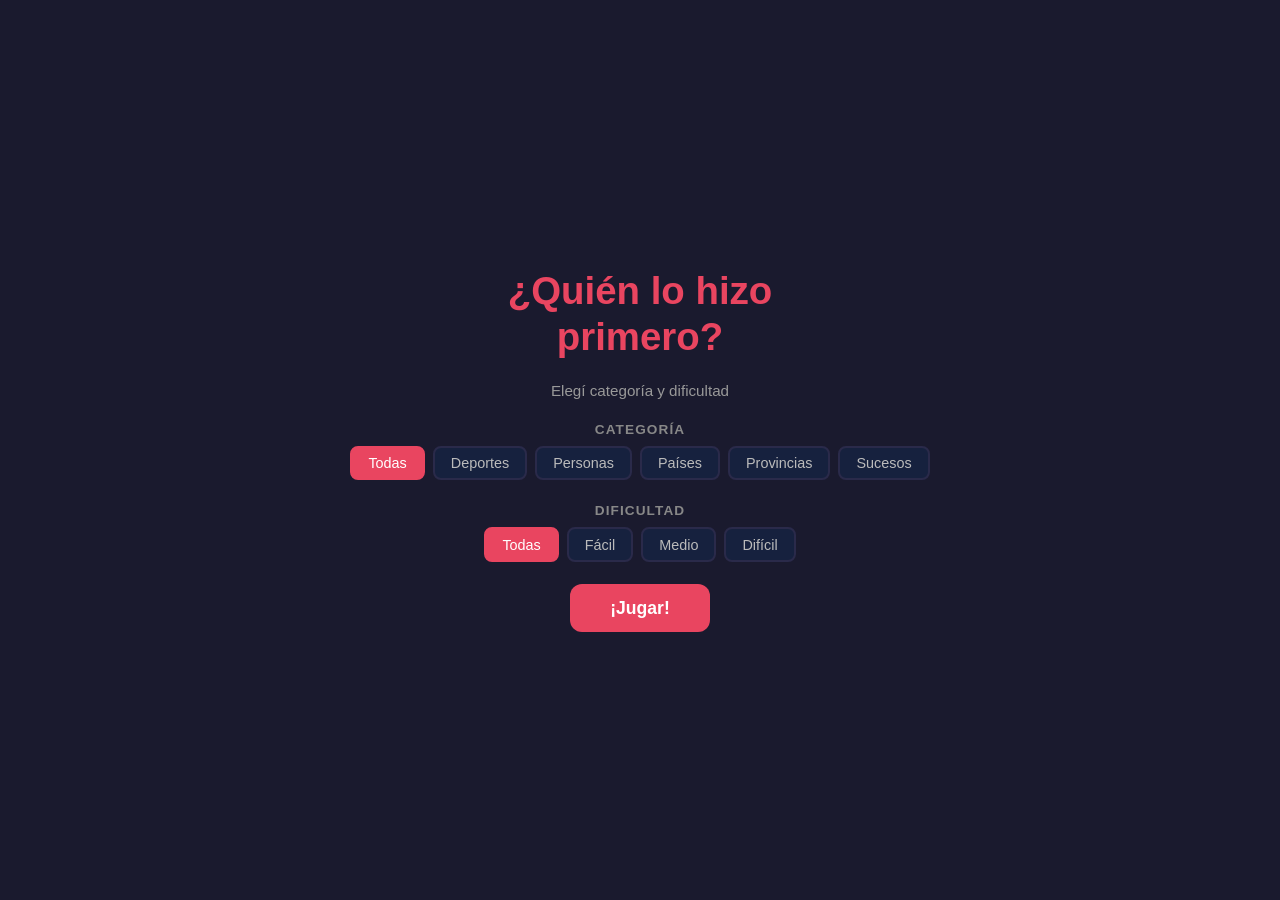
==== games/quien-primero/index.html @ 48e52fe4 "Agregar pantalla Otros juegos y trivia quien-primero" ====
<!DOCTYPE html>
<html lang="es">
<head>
    <meta charset="UTF-8">
    <meta name="viewport" content="width=device-width, initial-scale=1.0">
    <title>¿Quién lo hizo primero?</title>
    <link rel="stylesheet" href="style.css">
</head>
<body>

    <!-- Pantalla 1: Inicio -->
    <div id="pantalla-inicio" class="pantalla activa">
        <h1>¿Quién lo hizo<br>primero?</h1>
        <p class="subtitulo">Elegí categoría y dificultad</p>

        <div class="seccion">
            <h2>Categoría</h2>
            <div class="opciones-selector">
                <button class="btn-selector activo" data-categoria="todas">Todas</button>
                <button class="btn-selector" data-categoria="deportes">Deportes</button>
                <button class="btn-selector" data-categoria="personas">Personas</button>
                <button class="btn-selector" data-categoria="paises">Países</button>
                <button class="btn-selector" data-categoria="provincias">Provincias</button>
                <button class="btn-selector" data-categoria="sucesos">Sucesos</button>
            </div>
        </div>

        <div class="seccion">
            <h2>Dificultad</h2>
            <div class="opciones-selector">
                <button class="btn-selector activo" data-dificultad="todas">Todas</button>
                <button class="btn-selector" data-dificultad="facil">Fácil</button>
                <button class="btn-selector" data-dificultad="medio">Medio</button>
                <button class="btn-selector" data-dificultad="dificil">Difícil</button>
            </div>
        </div>

        <button id="btn-jugar" class="btn-principal">¡Jugar!</button>
    </div>

    <!-- Pantalla 2: Juego -->
    <div id="pantalla-juego" class="pantalla">
        <div class="info-superior">
            <span id="info-categoria" class="etiqueta"></span>
            <span class="racha-badge">Racha: <strong id="racha-valor">0</strong></span>
        </div>
        <div class="pregunta-container">
            <p id="pregunta-texto"></p>
        </div>
        <div class="opciones-juego">
            <button id="opcion-a" class="btn-opcion"></button>
            <button id="opcion-b" class="btn-opcion"></button>
        </div>
    </div>

    <!-- Pantalla 3: Resultado -->
    <div id="pantalla-resultado" class="pantalla">
        <div id="resultado-icono" class="resultado-icono"></div>
        <h2 id="resultado-titulo"></h2>
        <p id="resultado-explicacion"></p>
        <div class="racha-badge grande">
            Racha actual: <strong id="racha-resultado-valor">0</strong>
        </div>
        <button id="btn-siguiente" class="btn-principal">Siguiente pregunta</button>
        <button id="btn-volver" class="btn-secundario">Volver al inicio</button>
    </div>

    <script src="script.js"></script>
</body>
</html>
---- games/quien-primero/style.css ----
* {
    margin: 0;
    padding: 0;
    box-sizing: border-box;
}

body {
    font-family: 'Segoe UI', Tahoma, sans-serif;
    background: #1a1a2e;
    color: #eee;
    min-height: 100vh;
    display: flex;
    align-items: center;
    justify-content: center;
}

/* Pantallas */
.pantalla {
    display: none;
    width: 100%;
    max-width: 680px;
    padding: 2rem 1.5rem;
    text-align: center;
}

.pantalla.activa {
    display: flex;
    flex-direction: column;
    align-items: center;
    gap: 1.4rem;
}

/* Títulos */
h1 {
    font-size: 2.4rem;
    color: #e94560;
    line-height: 1.2;
}

.subtitulo {
    color: #999;
    font-size: 0.95rem;
}

h2 {
    font-size: 0.85rem;
    text-transform: uppercase;
    letter-spacing: 0.08em;
    color: #888;
    margin-bottom: 0.6rem;
}

/* Sección de selección */
.seccion {
    width: 100%;
}

.opciones-selector {
    display: flex;
    flex-wrap: wrap;
    gap: 0.5rem;
    justify-content: center;
}

.btn-selector {
    background: #16213e;
    color: #bbb;
    border: 2px solid #2a2a4a;
    border-radius: 8px;
    padding: 0.45rem 1rem;
    cursor: pointer;
    font-size: 0.9rem;
    transition: border-color 0.15s, color 0.15s, background 0.15s;
}

.btn-selector:hover {
    border-color: #e94560;
    color: #fff;
}

.btn-selector.activo {
    background: #e94560;
    border-color: #e94560;
    color: #fff;
}

/* Botón principal */
.btn-principal {
    background: #e94560;
    color: #fff;
    border: none;
    border-radius: 12px;
    padding: 0.85rem 2.5rem;
    font-size: 1.1rem;
    font-weight: 600;
    cursor: pointer;
    transition: background 0.15s, transform 0.1s;
}

.btn-principal:hover {
    background: #c7304a;
    transform: scale(1.02);
}

/* Botón secundario */
.btn-secundario {
    background: transparent;
    color: #888;
    border: 2px solid #2a2a4a;
    border-radius: 12px;
    padding: 0.65rem 1.5rem;
    font-size: 0.9rem;
    cursor: pointer;
    transition: border-color 0.15s, color 0.15s;
}

.btn-secundario:hover {
    border-color: #e94560;
    color: #fff;
}

/* Info superior del juego */
.info-superior {
    display: flex;
    justify-content: space-between;
    align-items: center;
    width: 100%;
}

.etiqueta {
    font-size: 0.8rem;
    color: #888;
    text-transform: uppercase;
    letter-spacing: 0.05em;
}

.racha-badge {
    font-size: 0.9rem;
    color: #aaa;
}

.racha-badge strong {
    color: #e94560;
    font-size: 1.1rem;
}

.racha-badge.grande {
    font-size: 1rem;
}

.racha-badge.grande strong {
    font-size: 1.4rem;
}

/* Pregunta */
.pregunta-container {
    background: #16213e;
    border-radius: 16px;
    padding: 1.8rem 1.5rem;
    width: 100%;
}

#pregunta-texto {
    font-size: 1.25rem;
    line-height: 1.5;
    color: #eee;
}

/* Opciones del juego */
.opciones-juego {
    display: flex;
    flex-direction: row;
    gap: 1rem;
    width: 100%;
    justify-content: center;
}

.btn-opcion {
    flex: 0 0 35%;
    background: #16213e;
    color: #ddd;
    border: 2px solid #2a2a4a;
    border-radius: 12px;
    padding: 0.9rem 0.5rem;
    font-size: 1rem;
    font-weight: 500;
    cursor: pointer;
    line-height: 1.4;
    transition: border-color 0.15s, color 0.15s, transform 0.1s;
}

.btn-opcion:hover:not(:disabled) {
    border-color: #e94560;
    color: #fff;
    transform: scale(1.02);
}

.btn-opcion:disabled {
    cursor: default;
}

.btn-opcion.correcto {
    background: #0f3320;
    border-color: #2ecc71;
    color: #2ecc71;
}

.btn-opcion.incorrecto {
    background: #3a0f0f;
    border-color: #e74c3c;
    color: #e74c3c;
}

/* Resultado */
.resultado-icono {
    font-size: 3.5rem;
}

#resultado-titulo {
    font-size: 1.7rem;
    font-weight: 700;
}

#resultado-titulo.correcto {
    color: #2ecc71;
}

#resultado-titulo.incorrecto {
    color: #e74c3c;
}

#resultado-explicacion {
    color: #bbb;
    line-height: 1.65;
    font-size: 0.95rem;
    max-width: 520px;
}

/* Responsive mobile */
@media (max-width: 480px) {
    h1 {
        font-size: 1.8rem;
    }

    #pregunta-texto {
        font-size: 1.05rem;
    }

    .btn-opcion {
        flex: 0 0 44%;
        font-size: 0.88rem;
        padding: 0.75rem 0.3rem;
    }

    .pantalla {
        padding: 1.2rem 1rem;
    }
}
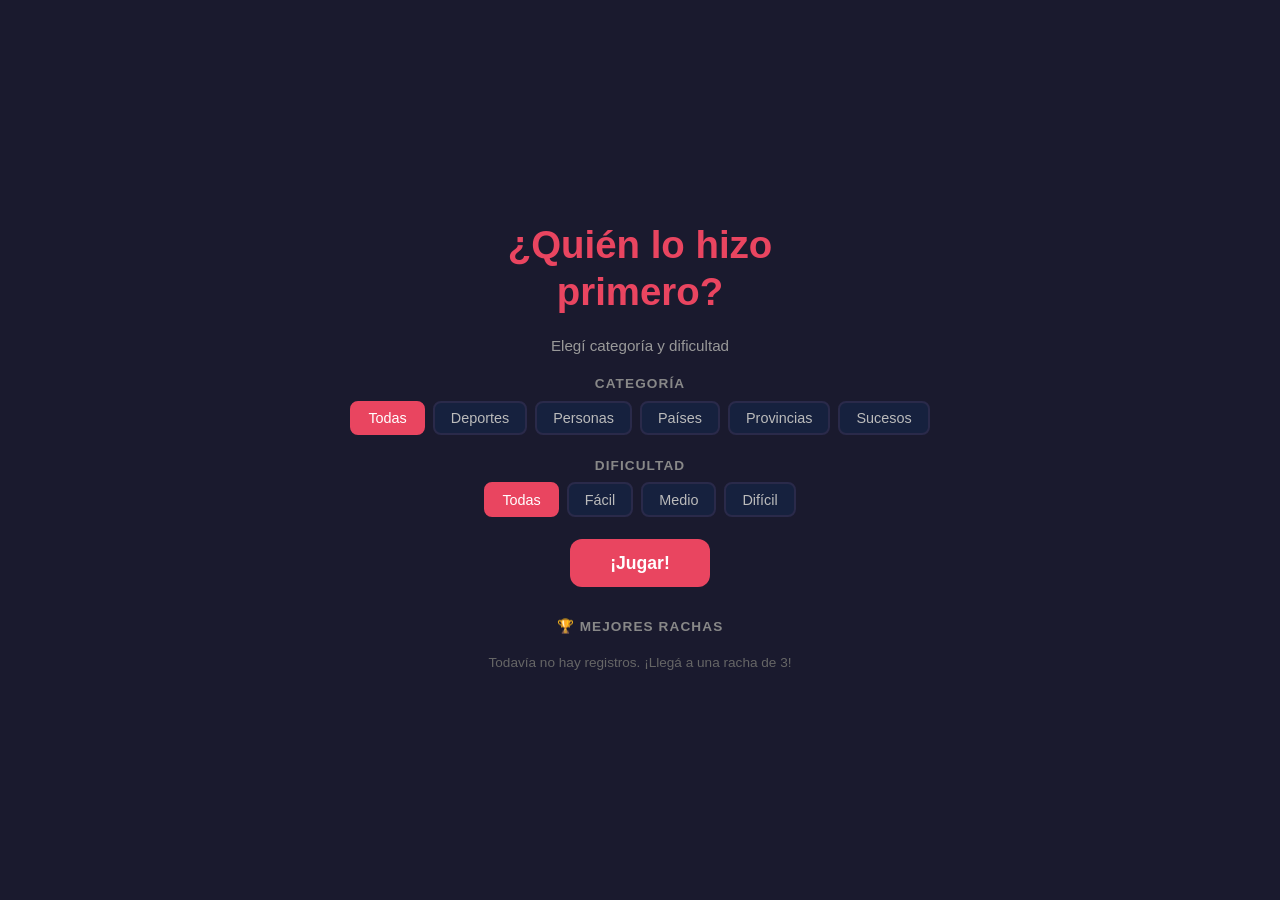
==== commit 7996893e: "feat: timer 7s, guardar nombre, ranking local y botón compartir en ¿Quién lo hizo primero?" ====
--- a/games/quien-primero/index.html
+++ b/games/quien-primero/index.html
@@ -36,6 +36,11 @@
         </div>
 
         <button id="btn-jugar" class="btn-principal">¡Jugar!</button>
+
+        <div class="seccion ranking-seccion">
+            <h2>🏆 Mejores rachas</h2>
+            <div id="ranking-lista"></div>
+        </div>
     </div>
 
     <!-- Pantalla 2: Juego -->
@@ -44,6 +49,16 @@
             <span id="info-categoria" class="etiqueta"></span>
             <span class="racha-badge">Racha: <strong id="racha-valor">0</strong></span>
         </div>
+
+        <div class="timer-container">
+            <svg class="timer-svg" viewBox="0 0 60 60">
+                <circle cx="30" cy="30" r="26" fill="none" stroke="#2a2a4a" stroke-width="4"/>
+                <circle id="timer-arc" cx="30" cy="30" r="26" fill="none" stroke="#2ecc71" stroke-width="4"
+                    stroke-linecap="round" transform="rotate(-90 30 30)"/>
+            </svg>
+            <span id="timer-countdown" class="timer-countdown">7</span>
+        </div>
+
         <div class="pregunta-container">
             <p id="pregunta-texto"></p>
         </div>
@@ -61,10 +76,21 @@
         <div class="racha-badge grande">
             Racha actual: <strong id="racha-resultado-valor">0</strong>
         </div>
+
+        <div id="guardar-racha" class="guardar-racha oculto">
+            <p>¡Racha de <strong id="racha-a-guardar">0</strong>! Guardá tu nombre:</p>
+            <div class="guardar-racha-form">
+                <input type="text" id="input-nombre" placeholder="Tu nombre" maxlength="20" autocomplete="off">
+                <button id="btn-guardar-nombre" class="btn-guardar">Guardar 💾</button>
+            </div>
+        </div>
+
+        <button id="btn-compartir" class="btn-compartir oculto">Compartir racha 📤</button>
         <button id="btn-siguiente" class="btn-principal">Siguiente pregunta</button>
         <button id="btn-volver" class="btn-secundario">Volver al inicio</button>
     </div>
 
     <script src="script.js"></script>
+    <script src="features.js"></script>
 </body>
 </html>
--- a/games/quien-primero/style.css
+++ b/games/quien-primero/style.css
@@ -236,23 +236,195 @@
     max-width: 520px;
 }
 
+/* ---- Timer ---- */
+.timer-container {
+    position: relative;
+    width: 60px;
+    height: 60px;
+}
+
+.timer-svg {
+    width: 60px;
+    height: 60px;
+}
+
+#timer-arc {
+    transition: stroke-dashoffset 1s linear, stroke 0.3s;
+}
+
+.timer-countdown {
+    position: absolute;
+    top: 50%;
+    left: 50%;
+    transform: translate(-50%, -50%);
+    font-size: 1.3rem;
+    font-weight: 700;
+    color: #2ecc71;
+    transition: color 0.3s;
+}
+
+.timer-countdown.urgente {
+    color: #e94560;
+    animation: pulso 0.5s ease-in-out infinite alternate;
+}
+
+@keyframes pulso {
+    from { transform: translate(-50%, -50%) scale(1); }
+    to   { transform: translate(-50%, -50%) scale(1.2); }
+}
+
+/* ---- Guardar racha ---- */
+.guardar-racha {
+    background: #16213e;
+    border: 2px solid #e94560;
+    border-radius: 14px;
+    padding: 1rem 1.4rem;
+    width: 100%;
+    max-width: 400px;
+    text-align: center;
+}
+
+.guardar-racha p {
+    font-size: 0.95rem;
+    color: #ccc;
+    margin-bottom: 0.8rem;
+}
+
+.guardar-racha strong {
+    color: #e94560;
+}
+
+.guardar-racha-form {
+    display: flex;
+    gap: 0.5rem;
+    justify-content: center;
+}
+
+#input-nombre {
+    flex: 1;
+    max-width: 200px;
+    background: #1a1a2e;
+    border: 2px solid #2a2a4a;
+    border-radius: 8px;
+    padding: 0.5rem 0.8rem;
+    color: #eee;
+    font-size: 0.95rem;
+    outline: none;
+    transition: border-color 0.15s;
+}
+
+#input-nombre:focus {
+    border-color: #e94560;
+}
+
+.btn-guardar {
+    background: #e94560;
+    color: #fff;
+    border: none;
+    border-radius: 8px;
+    padding: 0.5rem 1rem;
+    font-size: 0.9rem;
+    cursor: pointer;
+    transition: background 0.15s;
+}
+
+.btn-guardar:hover {
+    background: #c7304a;
+}
+
+.guardado-ok {
+    color: #2ecc71;
+    font-size: 0.95rem;
+    padding: 0.3rem 0;
+}
+
+/* ---- Botón compartir ---- */
+.btn-compartir {
+    background: transparent;
+    color: #aaa;
+    border: 2px solid #2a2a4a;
+    border-radius: 12px;
+    padding: 0.6rem 1.4rem;
+    font-size: 0.9rem;
+    cursor: pointer;
+    transition: border-color 0.15s, color 0.15s;
+}
+
+.btn-compartir:hover {
+    border-color: #2ecc71;
+    color: #2ecc71;
+}
+
+/* ---- Ranking ---- */
+.ranking-seccion {
+    margin-top: 0.5rem;
+}
+
+.ranking-seccion h2 {
+    font-size: 0.85rem;
+    text-transform: uppercase;
+    letter-spacing: 0.08em;
+    color: #888;
+    margin-bottom: 0.8rem;
+}
+
+.ranking-item {
+    display: flex;
+    align-items: center;
+    gap: 0.8rem;
+    padding: 0.5rem 0.8rem;
+    background: #16213e;
+    border-radius: 10px;
+    margin-bottom: 0.4rem;
+    font-size: 0.9rem;
+}
+
+.ranking-pos {
+    font-size: 1.1rem;
+    min-width: 28px;
+    text-align: center;
+}
+
+.ranking-nombre {
+    flex: 1;
+    text-align: left;
+    color: #eee;
+    font-weight: 500;
+}
+
+.ranking-racha {
+    color: #e94560;
+    font-weight: 700;
+    font-size: 1rem;
+    min-width: 24px;
+    text-align: right;
+}
+
+.ranking-fecha {
+    color: #666;
+    font-size: 0.75rem;
+    min-width: 70px;
+    text-align: right;
+}
+
+.ranking-vacio {
+    color: #666;
+    font-size: 0.85rem;
+    padding: 0.5rem;
+}
+
+/* Utilitario */
+.oculto {
+    display: none !important;
+}
+
 /* Responsive mobile */
 @media (max-width: 480px) {
-    h1 {
-        font-size: 1.8rem;
-    }
-
-    #pregunta-texto {
-        font-size: 1.05rem;
-    }
-
-    .btn-opcion {
-        flex: 0 0 44%;
-        font-size: 0.88rem;
-        padding: 0.75rem 0.3rem;
-    }
-
-    .pantalla {
-        padding: 1.2rem 1rem;
-    }
-}
+    h1 { font-size: 1.8rem; }
+    #pregunta-texto { font-size: 1.05rem; }
+    .btn-opcion { flex: 0 0 44%; font-size: 0.88rem; padding: 0.75rem 0.3rem; }
+    .pantalla { padding: 1.2rem 1rem; }
+    .guardar-racha-form { flex-direction: column; align-items: center; }
+    #input-nombre { max-width: 100%; width: 100%; }
+    .ranking-fecha { display: none; }
+}
